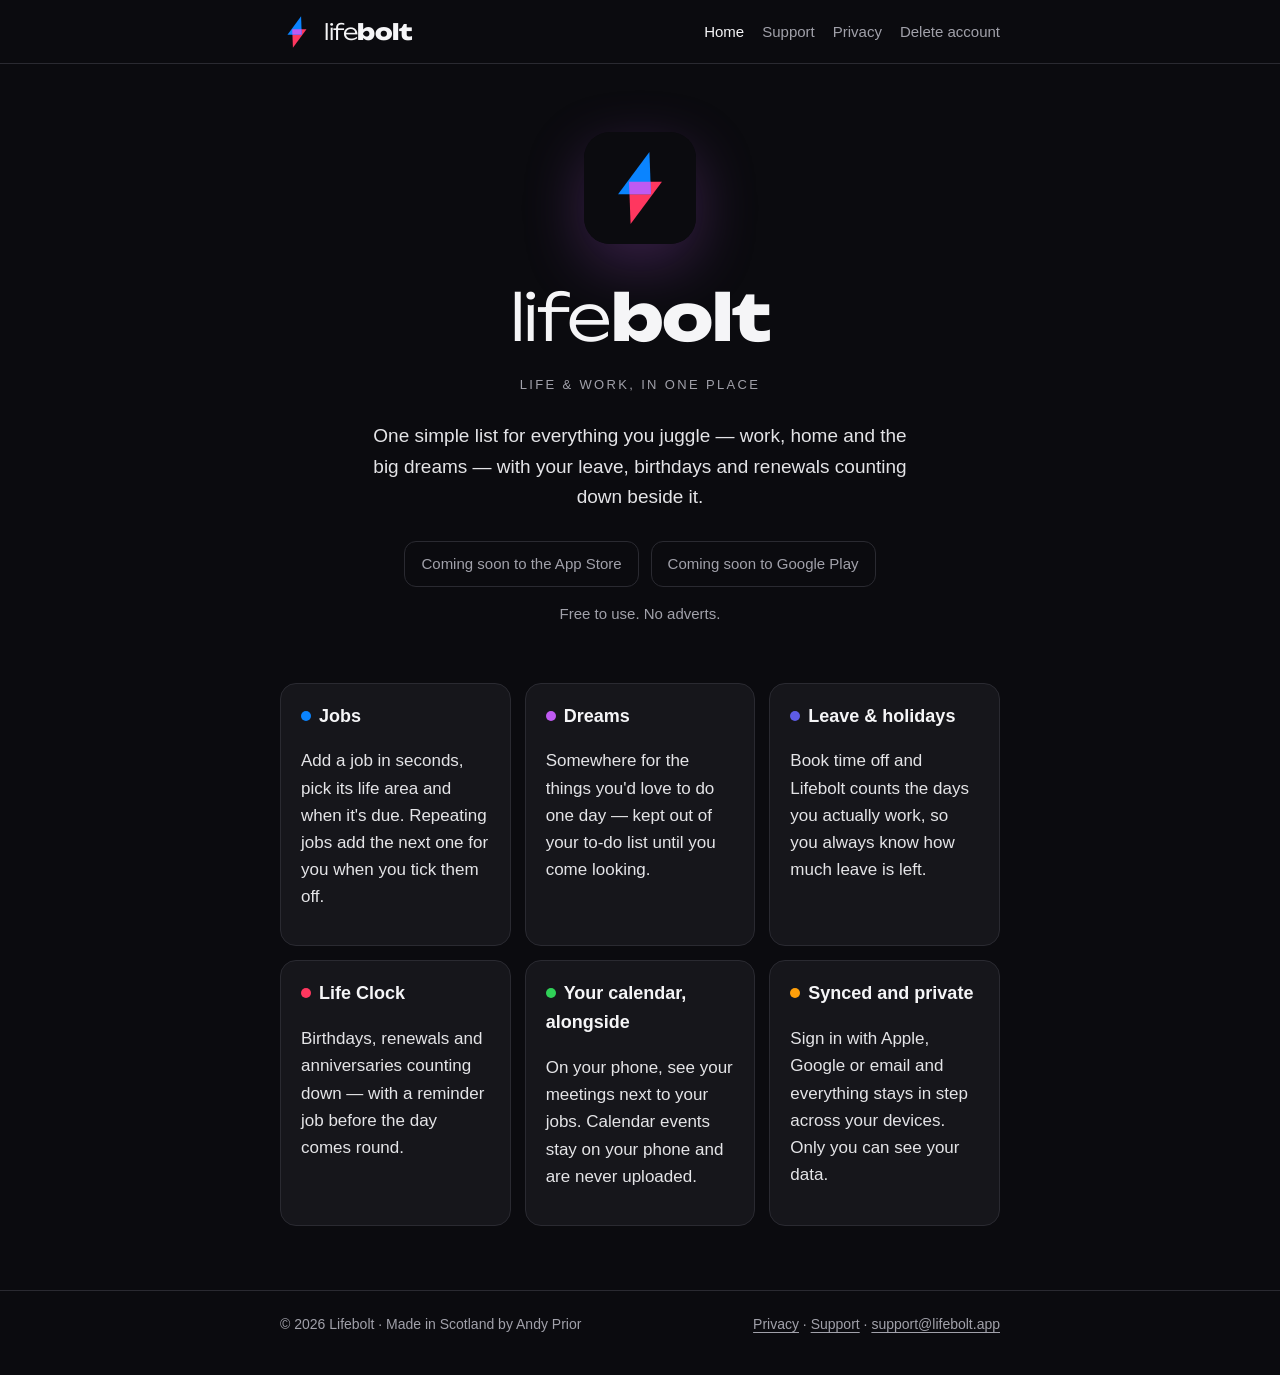
==== index.html @ 92868aaf "Lifebolt website: home, support, privacy, delete account Co-Authored-By: Claude Opus 5.5 <noreply@an" ====
<!doctype html>
<html lang="en-GB">
<head>
<meta charset="utf-8">
<meta name="viewport" content="width=device-width, initial-scale=1">
<title>Lifebolt</title>
<meta name="description" content="Life & work, in one place — jobs, dreams, leave and the dates that matter, synced across your devices.">
<meta name="theme-color" content="#0b0b0f">
<link rel="icon" href="icon.svg" type="image/svg+xml">
<link rel="stylesheet" href="style.css">
</head>
<body>
<header class="top"><div class="wrap">
<a class="brand" href="index.html" aria-label="Lifebolt home"><svg viewBox="0 0 100 100" aria-hidden="true"><defs><clipPath id="m"><polygon points="62,4 22,58 64,58"/></clipPath></defs><polygon points="36,42 78,42 38,96" fill="#FF375F"/><polygon points="62,4 22,58 64,58" fill="#0A84FF"/><polygon points="36,42 78,42 38,96" fill="#BF5AF2" clip-path="url(#m)"/></svg><span class="wordmark"><span class="a">life</span><span class="b">bolt</span></span></a>
<nav class="links" aria-label="Site"><a href="index.html" aria-current="page">Home</a><a href="support.html">Support</a><a href="privacy.html">Privacy</a><a href="delete-account.html">Delete account</a></nav>
</div></header>
<main><div class="wrap">
<section class="hero">
<img class="icon" src="icon.svg" alt="">
<span class="wordmark" aria-label="Lifebolt"><span class="a">life</span><span class="b">bolt</span></span>
<p class="tag">Life &amp; work, in one place</p>
<p class="lead">One simple list for everything you juggle — work, home and the big dreams — with your leave, birthdays and renewals counting down beside it.</p>
<div class="badges"><span class="badge">Coming soon to the App Store</span><span class="badge">Coming soon to Google Play</span></div>
<p class="muted" style="font-size:15px">Free to use. No adverts.</p>
</section>
<div class="grid">
<div class="card"><h3><span class="dot" style="background:var(--work)"></span>Jobs</h3><p>Add a job in seconds, pick its life area and when it's due. Repeating jobs add the next one for you when you tick them off.</p></div>
<div class="card"><h3><span class="dot" style="background:var(--blend)"></span>Dreams</h3><p>Somewhere for the things you'd love to do one day — kept out of your to-do list until you come looking.</p></div>
<div class="card"><h3><span class="dot" style="background:#5e5ce6"></span>Leave &amp; holidays</h3><p>Book time off and Lifebolt counts the days you actually work, so you always know how much leave is left.</p></div>
<div class="card"><h3><span class="dot" style="background:var(--life)"></span>Life Clock</h3><p>Birthdays, renewals and anniversaries counting down — with a reminder job before the day comes round.</p></div>
<div class="card"><h3><span class="dot" style="background:#30d158"></span>Your calendar, alongside</h3><p>On your phone, see your meetings next to your jobs. Calendar events stay on your phone and are never uploaded.</p></div>
<div class="card"><h3><span class="dot" style="background:#ff9f0a"></span>Synced and private</h3><p>Sign in with Apple, Google or email and everything stays in step across your devices. Only you can see your data.</p></div>
</div>
</div></main>
<footer><div class="wrap"><span>© 2026 Lifebolt · Made in Scotland by Andy Prior</span><span><a href="privacy.html">Privacy</a> · <a href="support.html">Support</a> · <a href="mailto:support@lifebolt.app">support@lifebolt.app</a></span></div></footer>
</body>
</html>
---- style.css ----
@font-face { font-family:"Unbounded"; font-weight:300; font-display:swap; src:url(fonts/unbounded-latin-300-normal.woff2) format("woff2"); }
@font-face { font-family:"Unbounded"; font-weight:800; font-display:swap; src:url(fonts/unbounded-latin-800-normal.woff2) format("woff2"); }
:root { --bg:#0b0b0f; --surface:#16161b; --line:#2a2a31; --fg:#f5f5f7; --muted:#a1a1aa; --work:#0a84ff; --life:#ff375f; --blend:#bf5af2; --max:760px; }
* { box-sizing: border-box; }
html { -webkit-text-size-adjust: 100%; }
body { margin:0; background:var(--bg); color:var(--fg); font:17px/1.6 -apple-system, BlinkMacSystemFont, "SF Pro Text", "Segoe UI", Roboto, Helvetica, Arial, sans-serif; }
a { color:#5ea8ff; text-underline-offset:3px; }
.wrap { max-width:var(--max); margin:0 auto; padding:0 20px; }
header.top { border-bottom:1px solid var(--line); }
header.top .wrap { display:flex; align-items:center; justify-content:space-between; gap:16px; padding-top:14px; padding-bottom:14px; flex-wrap:wrap; }
.brand { display:flex; align-items:center; gap:10px; color:var(--fg); text-decoration:none; }
.brand svg { width:34px; height:34px; }
.wordmark { font-family:"Unbounded", sans-serif; font-size:22px; letter-spacing:-.02em; }
.wordmark .a { font-weight:300; } .wordmark .b { font-weight:800; }
nav.links { display:flex; gap:18px; font-size:15px; }
nav.links a { color:var(--muted); text-decoration:none; } nav.links a:hover, nav.links a[aria-current] { color:var(--fg); }
main { padding:40px 0 64px; }
h1 { font-family:"Unbounded", sans-serif; font-weight:800; font-size:clamp(30px, 6vw, 44px); line-height:1.1; letter-spacing:-.02em; margin:0 0 14px; }
h2 { font-size:22px; margin:36px 0 8px; } h3 { font-size:18px; margin:24px 0 6px; }
p, li { color:#e4e4e7; } .muted { color:var(--muted); } small { color:var(--muted); }
ul { padding-left:22px; } li { margin:4px 0; }
.card { background:var(--surface); border:1px solid var(--line); border-radius:16px; padding:18px 20px; margin:16px 0; }
.hero { text-align:center; padding:28px 0 8px; }
.hero .icon { width:112px; height:112px; border-radius:26px; margin:0 auto 22px; display:block; box-shadow:0 20px 60px rgba(191,90,242,.25); }
.hero .wordmark { font-size:clamp(40px, 10vw, 64px); display:block; }
.tag { font-size:13px; letter-spacing:.18em; text-transform:uppercase; color:var(--muted); margin:6px 0 26px; }
.lead { font-size:19px; max-width:560px; margin:0 auto; color:#e4e4e7; }
.badges { display:flex; gap:12px; justify-content:center; flex-wrap:wrap; margin:28px 0 8px; }
.badge { border:1px solid var(--line); border-radius:12px; padding:10px 16px; color:var(--muted); font-size:15px; }
.grid { display:grid; grid-template-columns:repeat(auto-fit, minmax(210px, 1fr)); gap:14px; margin-top:34px; }
.grid .card { margin:0; } .grid h3 { margin-top:0; }
.dot { display:inline-block; width:10px; height:10px; border-radius:50%; margin-right:8px; vertical-align:1px; }
footer { border-top:1px solid var(--line); padding:22px 0 40px; font-size:14px; color:var(--muted); }
footer .wrap { display:flex; gap:16px; justify-content:space-between; flex-wrap:wrap; }
footer a { color:var(--muted); }
.updated { color:var(--muted); font-size:14px; margin-top:-6px; }
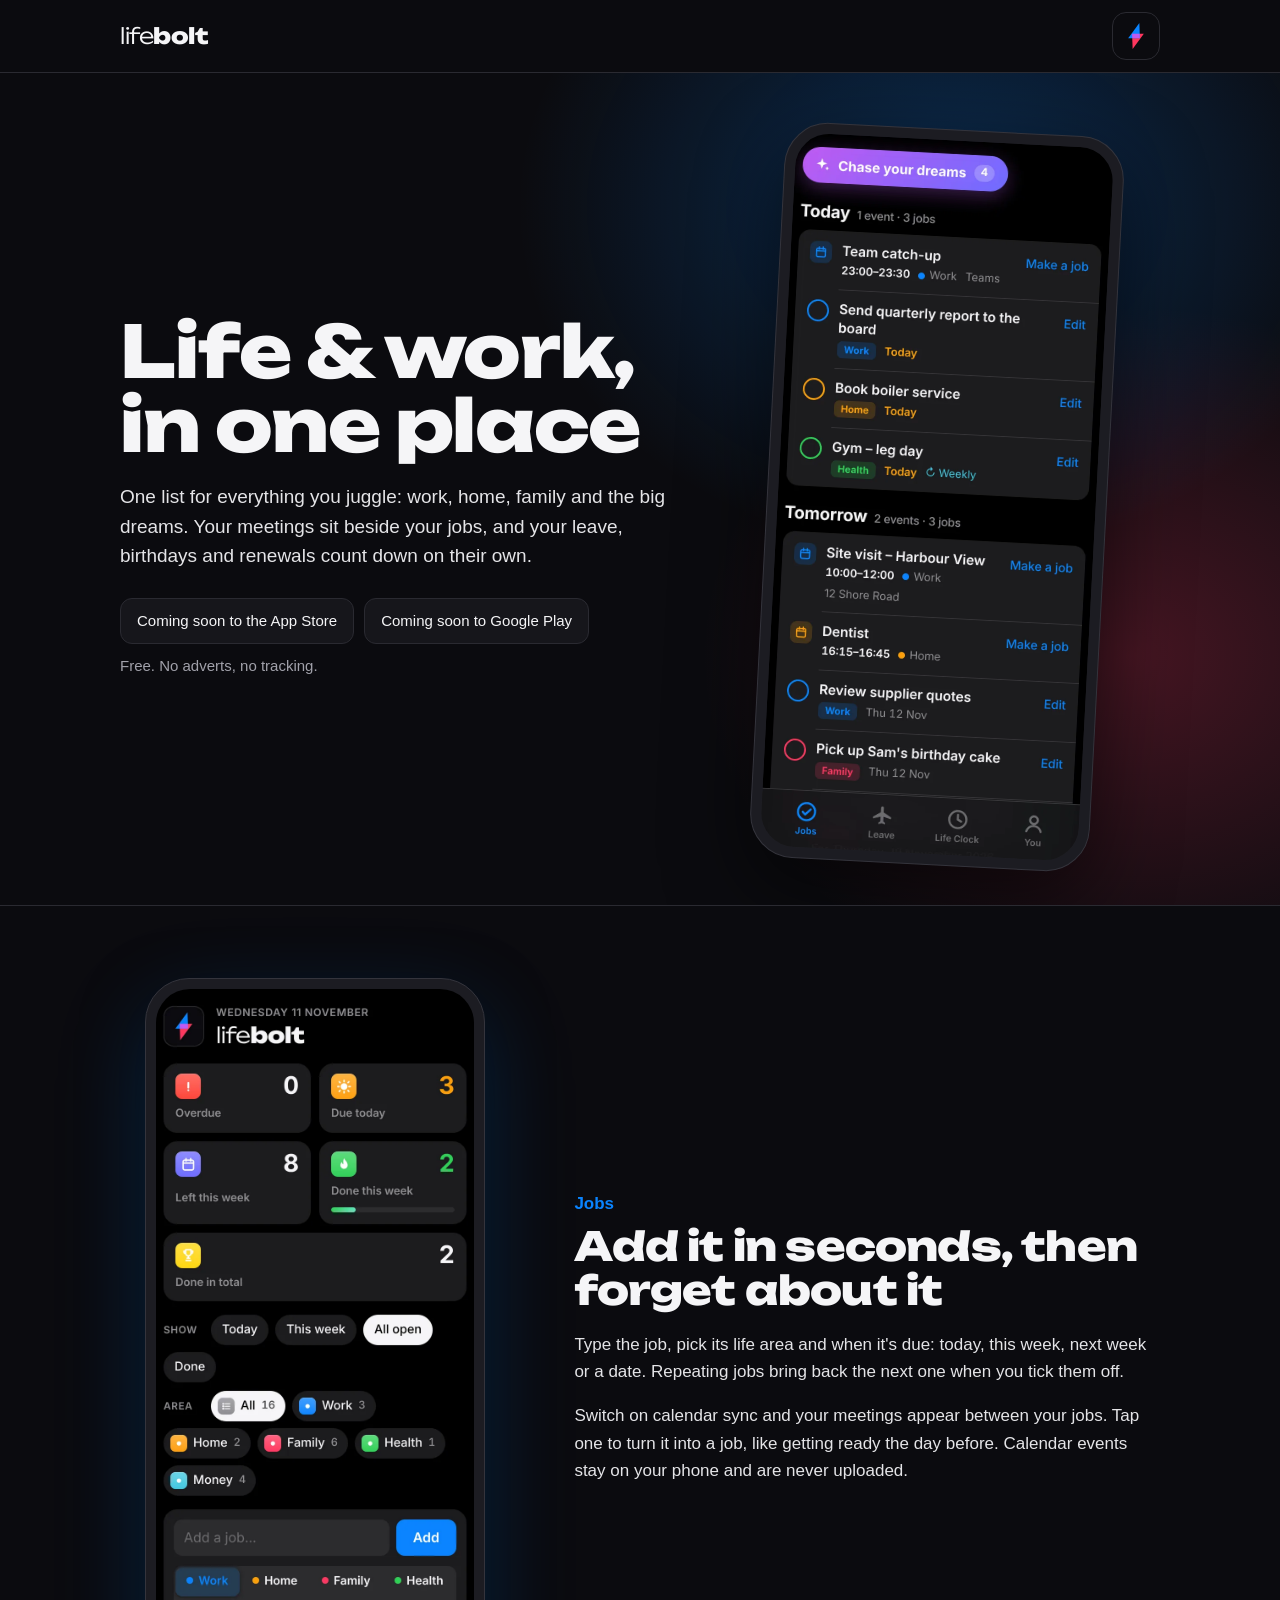
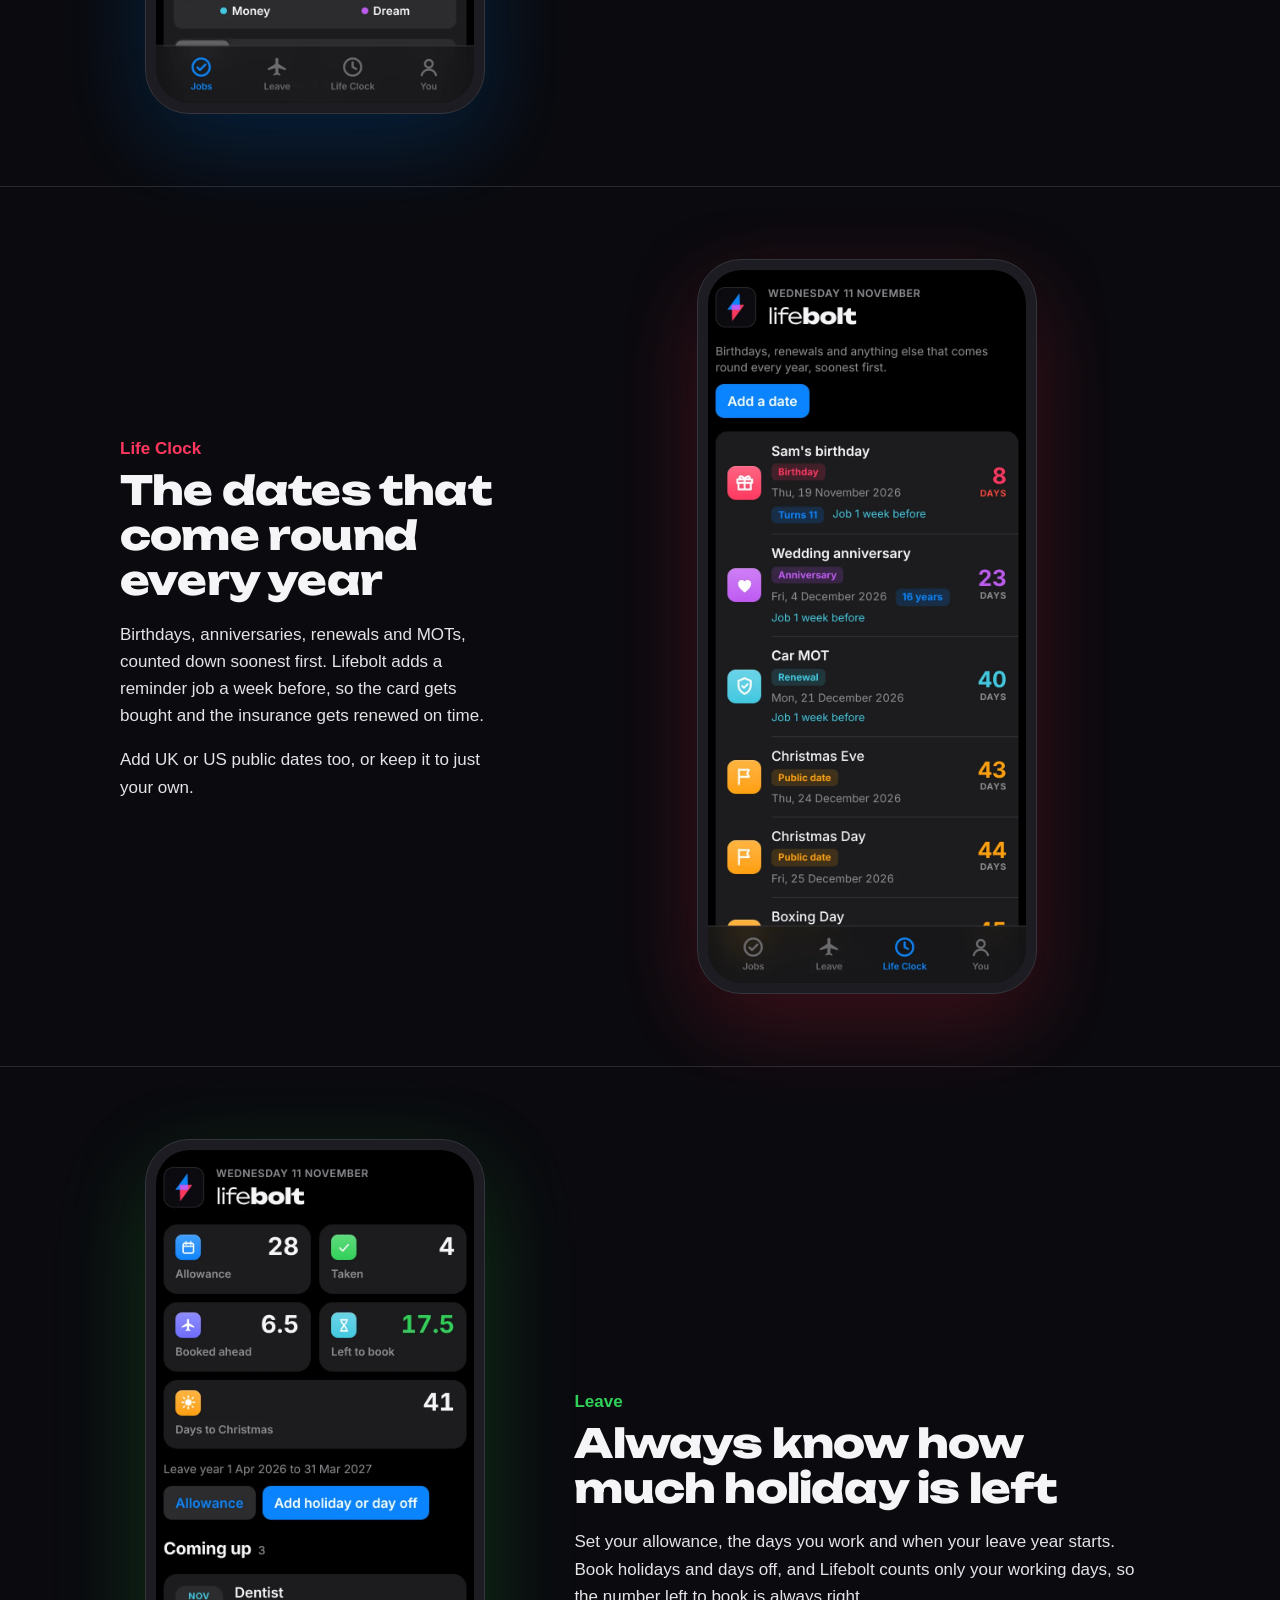
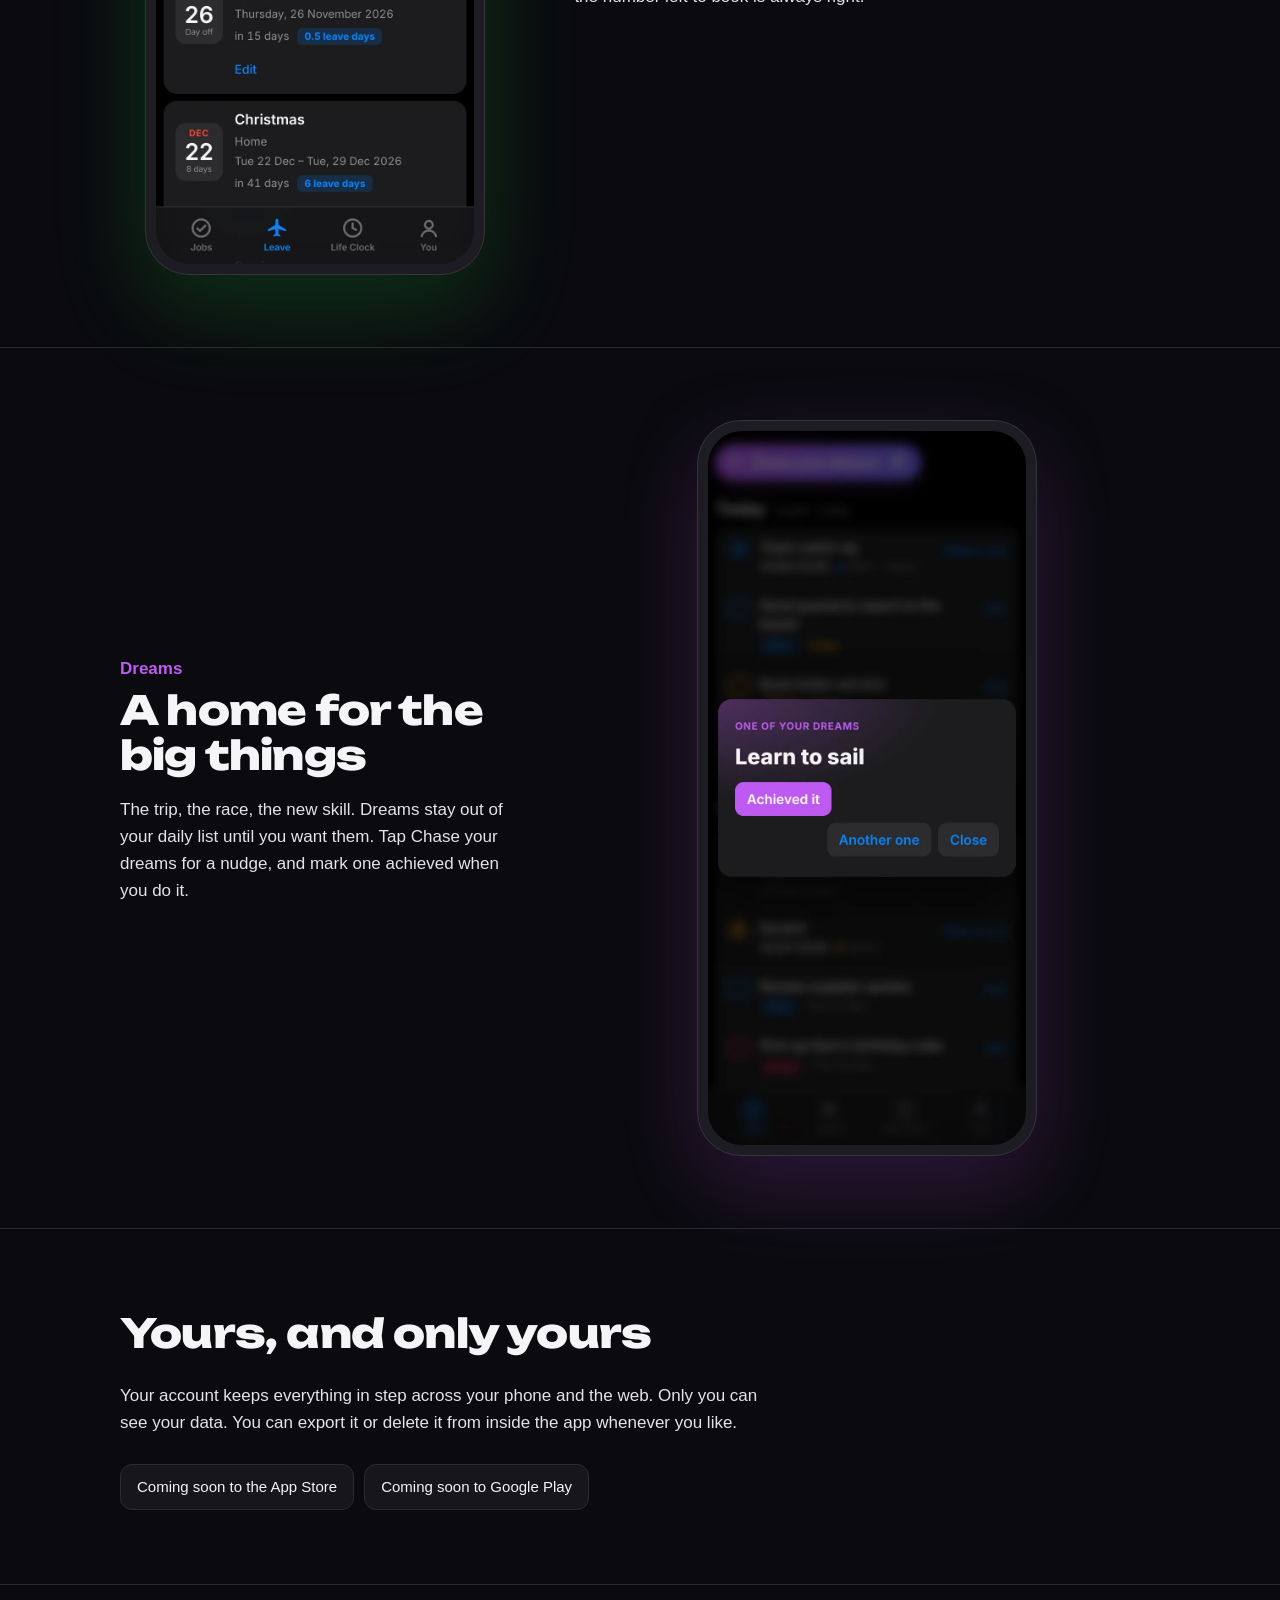
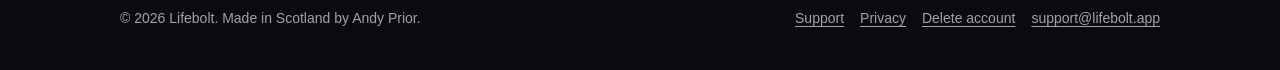
==== commit b0c12449: "New home page with app screenshots; bolt menu on every page Co-Authored-By: Claude Opus 5.5 <noreply" ====
--- a/index.html
+++ b/index.html
@@ -3,35 +3,80 @@
 <head>
 <meta charset="utf-8">
 <meta name="viewport" content="width=device-width, initial-scale=1">
-<title>Lifebolt</title>
-<meta name="description" content="Life & work, in one place — jobs, dreams, leave and the dates that matter, synced across your devices.">
+<title>Lifebolt: life &amp; work, in one place</title>
+<meta name="description" content="Lifebolt: one list for work, home and the big dreams, with your calendar, annual leave, birthdays and renewals alongside. Free, no adverts.">
 <meta name="theme-color" content="#0b0b0f">
 <link rel="icon" href="icon.svg" type="image/svg+xml">
 <link rel="stylesheet" href="style.css">
 </head>
-<body>
+<body class="home">
 <header class="top"><div class="wrap">
-<a class="brand" href="index.html" aria-label="Lifebolt home"><svg viewBox="0 0 100 100" aria-hidden="true"><defs><clipPath id="m"><polygon points="62,4 22,58 64,58"/></clipPath></defs><polygon points="36,42 78,42 38,96" fill="#FF375F"/><polygon points="62,4 22,58 64,58" fill="#0A84FF"/><polygon points="36,42 78,42 38,96" fill="#BF5AF2" clip-path="url(#m)"/></svg><span class="wordmark"><span class="a">life</span><span class="b">bolt</span></span></a>
-<nav class="links" aria-label="Site"><a href="index.html" aria-current="page">Home</a><a href="support.html">Support</a><a href="privacy.html">Privacy</a><a href="delete-account.html">Delete account</a></nav>
+<a class="brand" href="index.html" aria-label="Lifebolt home"><span class="wordmark"><span class="a">life</span><span class="b">bolt</span></span></a>
+<button class="bolt-btn" type="button" aria-expanded="false" aria-controls="menu" aria-label="Open menu"><svg viewBox="0 0 100 100" aria-hidden="true"><defs><clipPath id="bm"><polygon points="62,4 22,58 64,58"/></clipPath></defs><polygon class="h-life" points="36,42 78,42 38,96" fill="#FF375F"/><polygon class="h-work" points="62,4 22,58 64,58" fill="#0A84FF"/><polygon class="h-mix" points="36,42 78,42 38,96" fill="#BF5AF2" clip-path="url(#bm)"/></svg></button>
 </div></header>
-<main><div class="wrap">
-<section class="hero">
-<img class="icon" src="icon.svg" alt="">
-<span class="wordmark" aria-label="Lifebolt"><span class="a">life</span><span class="b">bolt</span></span>
-<p class="tag">Life &amp; work, in one place</p>
-<p class="lead">One simple list for everything you juggle — work, home and the big dreams — with your leave, birthdays and renewals counting down beside it.</p>
-<div class="badges"><span class="badge">Coming soon to the App Store</span><span class="badge">Coming soon to Google Play</span></div>
-<p class="muted" style="font-size:15px">Free to use. No adverts.</p>
-</section>
-<div class="grid">
-<div class="card"><h3><span class="dot" style="background:var(--work)"></span>Jobs</h3><p>Add a job in seconds, pick its life area and when it's due. Repeating jobs add the next one for you when you tick them off.</p></div>
-<div class="card"><h3><span class="dot" style="background:var(--blend)"></span>Dreams</h3><p>Somewhere for the things you'd love to do one day — kept out of your to-do list until you come looking.</p></div>
-<div class="card"><h3><span class="dot" style="background:#5e5ce6"></span>Leave &amp; holidays</h3><p>Book time off and Lifebolt counts the days you actually work, so you always know how much leave is left.</p></div>
-<div class="card"><h3><span class="dot" style="background:var(--life)"></span>Life Clock</h3><p>Birthdays, renewals and anniversaries counting down — with a reminder job before the day comes round.</p></div>
-<div class="card"><h3><span class="dot" style="background:#30d158"></span>Your calendar, alongside</h3><p>On your phone, see your meetings next to your jobs. Calendar events stay on your phone and are never uploaded.</p></div>
-<div class="card"><h3><span class="dot" style="background:#ff9f0a"></span>Synced and private</h3><p>Sign in with Apple, Google or email and everything stays in step across your devices. Only you can see your data.</p></div>
+<nav id="menu" class="menu" aria-label="Site" hidden><div class="wrap">
+<a href="index.html" aria-current="page">Home</a>
+<a href="support.html">Help &amp; support</a>
+<a href="privacy.html">Privacy</a>
+<a href="delete-account.html">Delete your account</a>
+<p class="menu-note">Questions? <a href="mailto:support@lifebolt.app">support@lifebolt.app</a></p>
+</div></nav>
+<main>
+<section class="hero"><div class="wrap hero-grid">
+<div class="hero-copy">
+<h1>Life &amp; work, in one place</h1>
+<p class="lead">One list for everything you juggle: work, home, family and the big dreams. Your meetings sit beside your jobs, and your leave, birthdays and renewals count down on their own.</p>
+<div class="stores"><span class="store">Coming soon to the App Store</span><span class="store">Coming soon to Google Play</span></div>
+<p class="fine">Free. No adverts, no tracking.</p>
 </div>
-</div></main>
-<footer><div class="wrap"><span>© 2026 Lifebolt · Made in Scotland by Andy Prior</span><span><a href="privacy.html">Privacy</a> · <a href="support.html">Support</a> · <a href="mailto:support@lifebolt.app">support@lifebolt.app</a></span></div></footer>
+<figure class="phone phone-hero"><img src="img/jobs-list.webp" width="780" height="1688" alt="Lifebolt's Jobs list: today's meeting from the phone's calendar alongside jobs for work, home and health, then tomorrow's events and jobs."></figure>
+</div></section>
+
+<section class="feature" style="--c:#0A84FF"><div class="wrap feature-grid">
+<figure class="phone"><img src="img/jobs.webp" width="780" height="1688" loading="lazy" alt="Jobs overview: overdue, due today, left this week and done this week, with filters for each life area."></figure>
+<div class="feature-copy">
+<p class="kicker">Jobs</p>
+<h2>Add it in seconds, then forget about it</h2>
+<p>Type the job, pick its life area and when it's due: today, this week, next week or a date. Repeating jobs bring back the next one when you tick them off.</p>
+<p>Switch on calendar sync and your meetings appear between your jobs. Tap one to turn it into a job, like getting ready the day before. Calendar events stay on your phone and are never uploaded.</p>
+</div>
+</div></section>
+
+<section class="feature flip" style="--c:#FF375F"><div class="wrap feature-grid">
+<figure class="phone"><img src="img/clock.webp" width="780" height="1688" loading="lazy" alt="Life Clock: Sam's birthday in 8 days, a wedding anniversary in 23 days and the car MOT in 40 days."></figure>
+<div class="feature-copy">
+<p class="kicker">Life Clock</p>
+<h2>The dates that come round every year</h2>
+<p>Birthdays, anniversaries, renewals and MOTs, counted down soonest first. Lifebolt adds a reminder job a week before, so the card gets bought and the insurance gets renewed on time.</p>
+<p>Add UK or US public dates too, or keep it to just your own.</p>
+</div>
+</div></section>
+
+<section class="feature" style="--c:#30D158"><div class="wrap feature-grid">
+<figure class="phone"><img src="img/leave.webp" width="780" height="1688" loading="lazy" alt="Leave: 28 days allowance, 4 taken, 6.5 booked ahead and 17.5 left to book, with upcoming holidays listed."></figure>
+<div class="feature-copy">
+<p class="kicker">Leave</p>
+<h2>Always know how much holiday is left</h2>
+<p>Set your allowance, the days you work and when your leave year starts. Book holidays and days off, and Lifebolt counts only your working days, so the number left to book is always right.</p>
+</div>
+</div></section>
+
+<section class="feature flip" style="--c:#BF5AF2"><div class="wrap feature-grid">
+<figure class="phone"><img src="img/dreams.webp" width="780" height="1688" loading="lazy" alt="One of your dreams: Learn to sail, with buttons for Achieved it and Another one."></figure>
+<div class="feature-copy">
+<p class="kicker">Dreams</p>
+<h2>A home for the big things</h2>
+<p>The trip, the race, the new skill. Dreams stay out of your daily list until you want them. Tap Chase your dreams for a nudge, and mark one achieved when you do it.</p>
+</div>
+</div></section>
+
+<section class="closing"><div class="wrap">
+<h2>Yours, and only yours</h2>
+<p>Your account keeps everything in step across your phone and the web. Only you can see your data. You can export it or delete it from inside the app whenever you like.</p>
+<div class="stores"><span class="store">Coming soon to the App Store</span><span class="store">Coming soon to Google Play</span></div>
+</div></section>
+</main>
+<footer><div class="wrap"><span>© 2026 Lifebolt. Made in Scotland by Andy Prior.</span><span class="foot-links"><a href="support.html">Support</a><a href="privacy.html">Privacy</a><a href="delete-account.html">Delete account</a><a href="mailto:support@lifebolt.app">support@lifebolt.app</a></span></div></footer>
+<script src="nav.js" defer></script>
 </body>
 </html>
--- a/style.css
+++ b/style.css
@@ -6,31 +6,74 @@
 body { margin:0; background:var(--bg); color:var(--fg); font:17px/1.6 -apple-system, BlinkMacSystemFont, "SF Pro Text", "Segoe UI", Roboto, Helvetica, Arial, sans-serif; }
 a { color:#5ea8ff; text-underline-offset:3px; }
 .wrap { max-width:var(--max); margin:0 auto; padding:0 20px; }
-header.top { border-bottom:1px solid var(--line); }
-header.top .wrap { display:flex; align-items:center; justify-content:space-between; gap:16px; padding-top:14px; padding-bottom:14px; flex-wrap:wrap; }
-.brand { display:flex; align-items:center; gap:10px; color:var(--fg); text-decoration:none; }
-.brand svg { width:34px; height:34px; }
 .wordmark { font-family:"Unbounded", sans-serif; font-size:22px; letter-spacing:-.02em; }
 .wordmark .a { font-weight:300; } .wordmark .b { font-weight:800; }
-nav.links { display:flex; gap:18px; font-size:15px; }
-nav.links a { color:var(--muted); text-decoration:none; } nav.links a:hover, nav.links a[aria-current] { color:var(--fg); }
 main { padding:40px 0 64px; }
 h1 { font-family:"Unbounded", sans-serif; font-weight:800; font-size:clamp(30px, 6vw, 44px); line-height:1.1; letter-spacing:-.02em; margin:0 0 14px; }
 h2 { font-size:22px; margin:36px 0 8px; } h3 { font-size:18px; margin:24px 0 6px; }
 p, li { color:#e4e4e7; } .muted { color:var(--muted); } small { color:var(--muted); }
 ul { padding-left:22px; } li { margin:4px 0; }
 .card { background:var(--surface); border:1px solid var(--line); border-radius:16px; padding:18px 20px; margin:16px 0; }
-.hero { text-align:center; padding:28px 0 8px; }
-.hero .icon { width:112px; height:112px; border-radius:26px; margin:0 auto 22px; display:block; box-shadow:0 20px 60px rgba(191,90,242,.25); }
-.hero .wordmark { font-size:clamp(40px, 10vw, 64px); display:block; }
-.tag { font-size:13px; letter-spacing:.18em; text-transform:uppercase; color:var(--muted); margin:6px 0 26px; }
-.lead { font-size:19px; max-width:560px; margin:0 auto; color:#e4e4e7; }
-.badges { display:flex; gap:12px; justify-content:center; flex-wrap:wrap; margin:28px 0 8px; }
-.badge { border:1px solid var(--line); border-radius:12px; padding:10px 16px; color:var(--muted); font-size:15px; }
-.grid { display:grid; grid-template-columns:repeat(auto-fit, minmax(210px, 1fr)); gap:14px; margin-top:34px; }
-.grid .card { margin:0; } .grid h3 { margin-top:0; }
-.dot { display:inline-block; width:10px; height:10px; border-radius:50%; margin-right:8px; vertical-align:1px; }
+.updated { color:var(--muted); font-size:14px; margin-top:-6px; }
+
+/* ---------- header + bolt menu ---------- */
+header.top { position:relative; z-index:30; border-bottom:1px solid var(--line); background:var(--bg); }
+header.top .wrap { display:flex; align-items:center; justify-content:space-between; padding-top:12px; padding-bottom:12px; }
+.brand { color:var(--fg); text-decoration:none; }
+.bolt-btn { width:48px; height:48px; display:grid; place-items:center; background:transparent; border:1px solid var(--line); border-radius:14px; cursor:pointer; padding:0; }
+.bolt-btn:hover { border-color:#3a3a44; }
+.bolt-btn:focus-visible, .menu a:focus-visible, a:focus-visible { outline:2px solid var(--work); outline-offset:3px; }
+.bolt-btn svg { width:28px; height:28px; overflow:visible; }
+.bolt-btn polygon { transition:transform .32s cubic-bezier(.2,.8,.2,1), opacity .2s; }
+.menu-open .bolt-btn .h-work { transform:translate(10px,-10px); }
+.menu-open .bolt-btn .h-life { transform:translate(-10px,10px); }
+.menu-open .bolt-btn .h-mix { opacity:0; }
+.menu { position:fixed; inset:0; z-index:20; background:var(--bg); background-image:radial-gradient(50% 40% at 90% 10%, rgba(10,132,255,.16), transparent 70%), radial-gradient(50% 40% at 10% 95%, rgba(255,55,95,.14), transparent 70%); padding-top:96px; overflow:auto; }
+.menu[hidden] { display:none; }
+.menu .wrap { display:flex; flex-direction:column; gap:6px; }
+.menu > .wrap > a { font-family:"Unbounded", sans-serif; font-weight:800; font-size:clamp(28px, 7vw, 44px); letter-spacing:-.02em; line-height:1.25; color:var(--fg); text-decoration:none; padding:6px 0; }
+.menu > .wrap > a:hover { color:#5ea8ff; }
+.menu > .wrap > a[aria-current] { color:var(--muted); }
+.menu-note { margin-top:28px; color:var(--muted); font-size:15px; }
+html.menu-open { overflow:hidden; }
+
+/* ---------- home ---------- */
+.hero .wrap, .feature .wrap, .closing .wrap { max-width:1080px; }
+.hero { position:relative; overflow:hidden; padding:56px 0 40px; }
+.hero::before { content:""; position:absolute; inset:-20% -10% auto -10%; height:120%; pointer-events:none;
+  background:radial-gradient(40% 50% at 70% 30%, rgba(10,132,255,.28), transparent 70%), radial-gradient(40% 50% at 82% 75%, rgba(255,55,95,.24), transparent 70%); }
+.hero-grid { position:relative; display:grid; grid-template-columns:1.1fr .9fr; gap:48px; align-items:center; }
+.hero h1 { font-size:clamp(40px, 6.4vw, 72px); line-height:1.02; margin:0 0 20px; }
+.lead { font-size:19px; line-height:1.55; max-width:34em; color:#e4e4e7; margin:0; }
+.stores { display:flex; gap:10px; flex-wrap:wrap; margin:28px 0 10px; }
+.store { border:1px solid var(--line); background:var(--surface); border-radius:12px; padding:10px 16px; color:var(--fg); font-size:15px; }
+.fine { color:var(--muted); font-size:15px; margin:0; }
+.phone { margin:0; justify-self:center; width:min(100%, 340px); aspect-ratio:780/1688; border-radius:44px; padding:10px; background:#1c1c22; border:1px solid #34343c; box-shadow:0 30px 80px rgba(0,0,0,.55); }
+.phone img { display:block; width:100%; height:100%; object-fit:cover; border-radius:34px; }
+.phone-hero { transform:rotate(3deg); }
+.feature { padding:72px 0; border-top:1px solid var(--line); }
+.feature-grid { display:grid; grid-template-columns:.8fr 1.2fr; gap:64px; align-items:center; }
+.feature.flip .phone { order:2; }
+.feature .phone { box-shadow:0 30px 90px color-mix(in srgb, var(--c) 22%, transparent), 0 20px 60px rgba(0,0,0,.5); }
+.kicker { color:var(--c); font-weight:600; font-size:17px; margin:0 0 6px; }
+.feature h2 { font-family:"Unbounded", sans-serif; font-weight:800; font-size:clamp(26px, 3.6vw, 40px); line-height:1.12; letter-spacing:-.02em; margin:0 0 18px; max-width:16em; }
+.feature-copy p:not(.kicker) { max-width:34em; }
+.closing { padding:72px 0 24px; border-top:1px solid var(--line); text-align:left; }
+.closing h2 { font-family:"Unbounded", sans-serif; font-weight:800; font-size:clamp(26px, 3.6vw, 40px); letter-spacing:-.02em; margin:0 0 14px; }
+.closing p { max-width:38em; }
+@media (max-width: 760px) {
+  .hero { padding:36px 0 24px; }
+  .hero-grid, .feature-grid { grid-template-columns:1fr; gap:36px; }
+  .phone { width:min(78%, 300px); }
+  .feature.flip .phone { order:0; }
+  .feature { padding:56px 0; }
+}
+@media (prefers-reduced-motion: reduce) { .bolt-btn polygon { transition:none; } }
+
+/* ---------- footer ---------- */
 footer { border-top:1px solid var(--line); padding:22px 0 40px; font-size:14px; color:var(--muted); }
 footer .wrap { display:flex; gap:16px; justify-content:space-between; flex-wrap:wrap; }
 footer a { color:var(--muted); }
-.updated { color:var(--muted); font-size:14px; margin-top:-6px; }
+.foot-links { display:flex; gap:16px; flex-wrap:wrap; }
+body.home main { padding:0 0 40px; }
+body.home header.top .wrap, body.home .menu .wrap, body.home footer .wrap { max-width:1080px; }
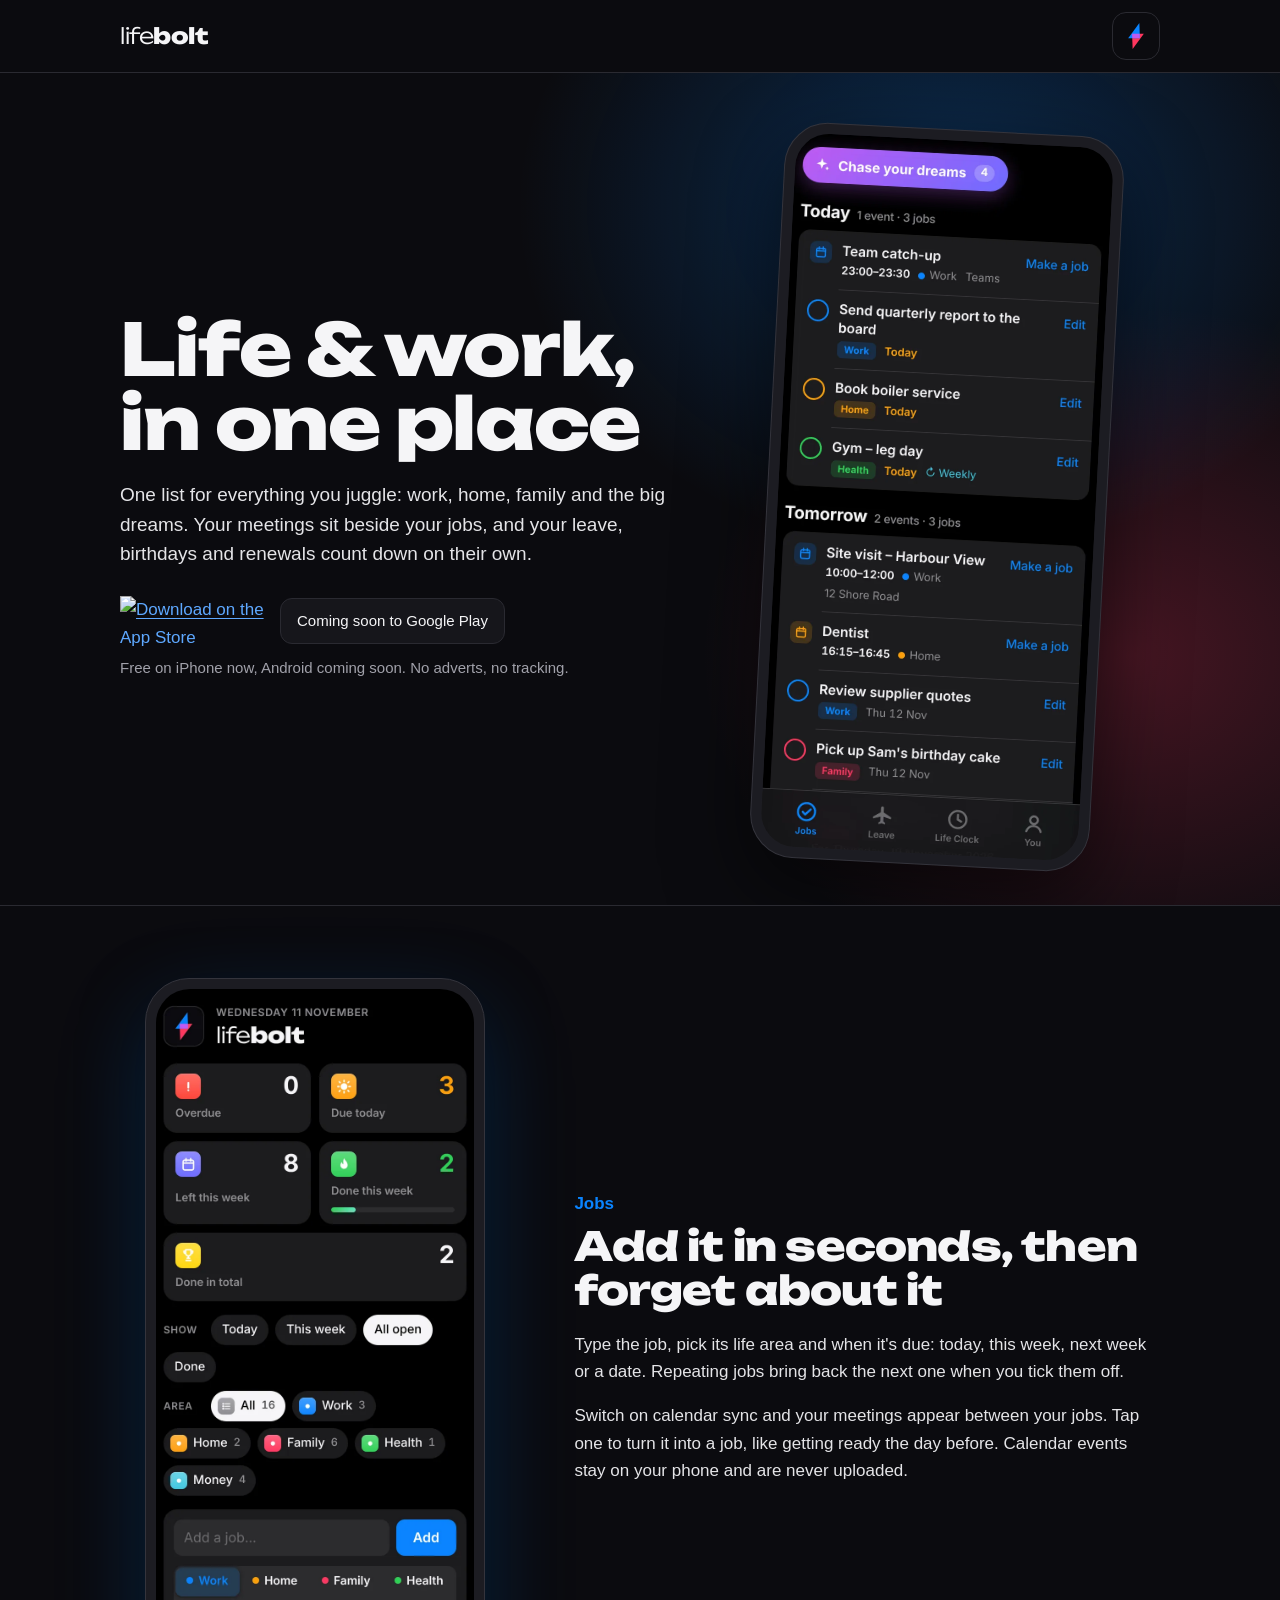
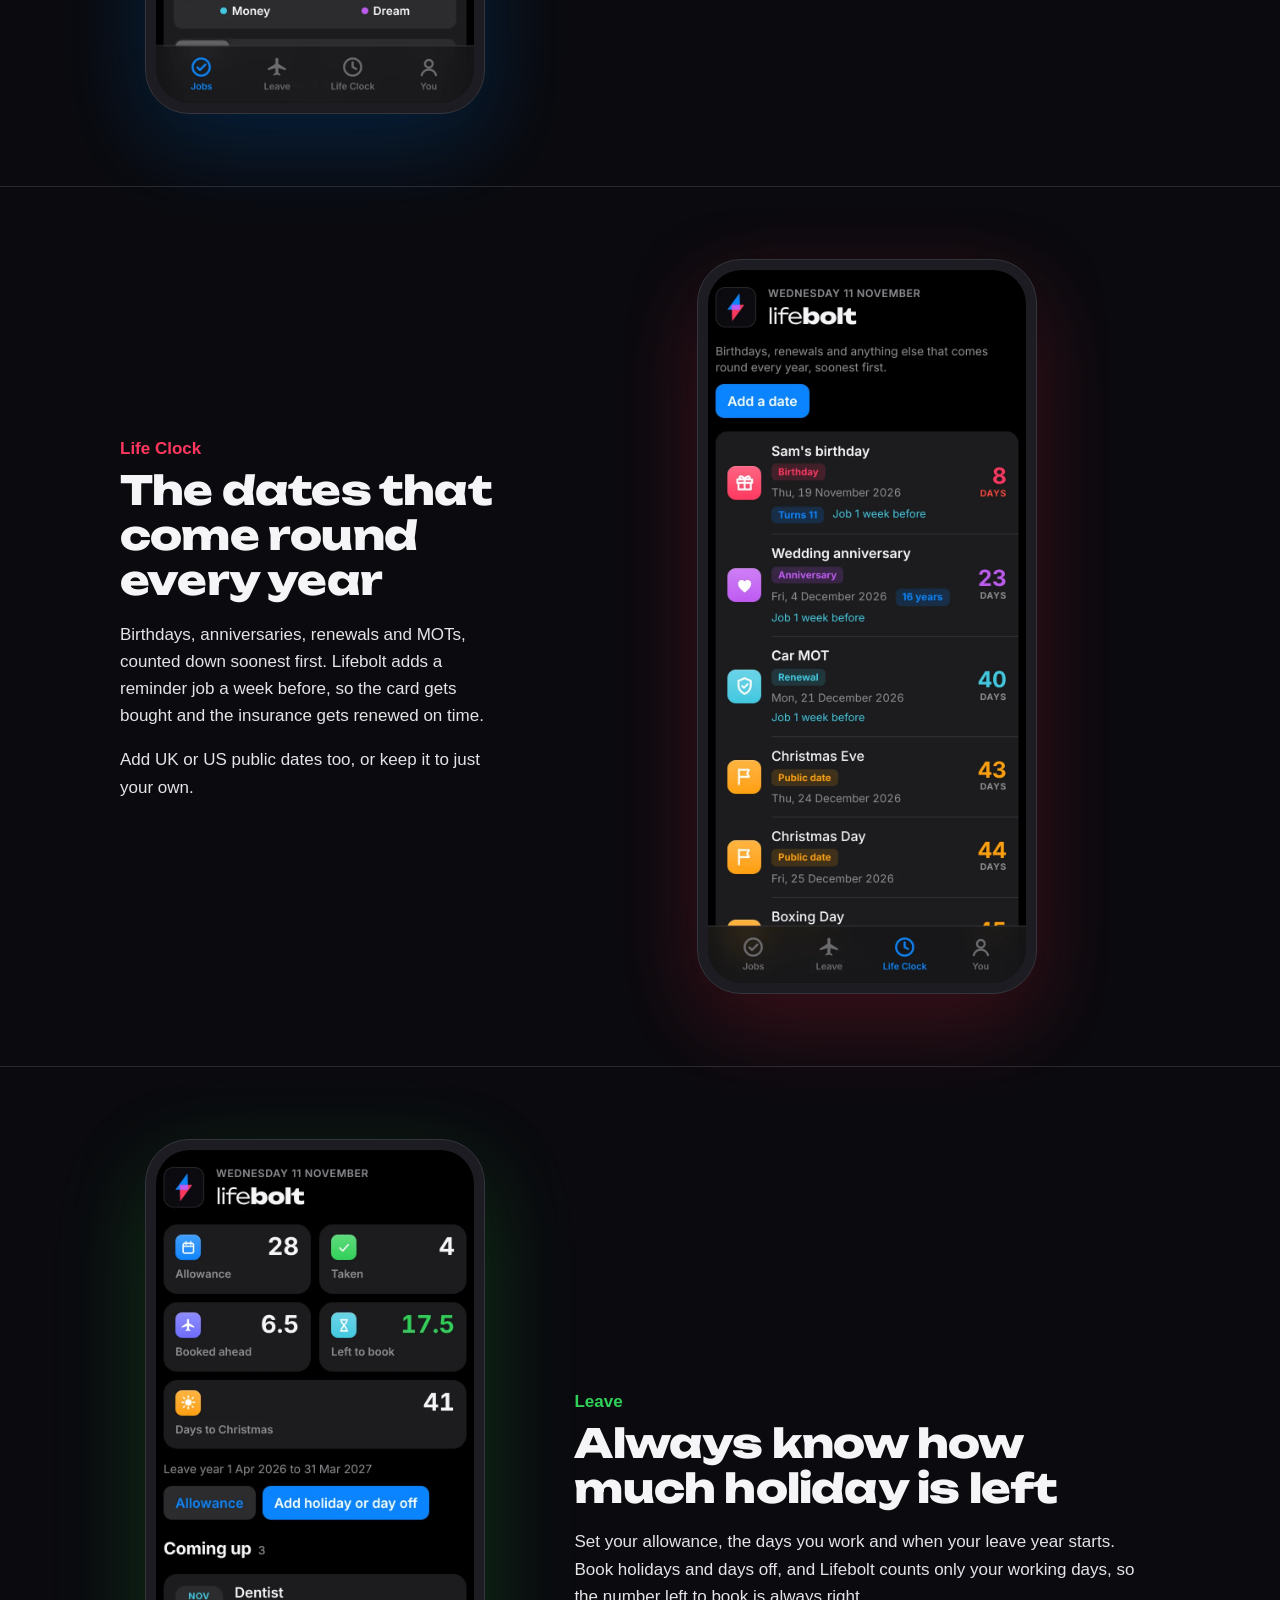
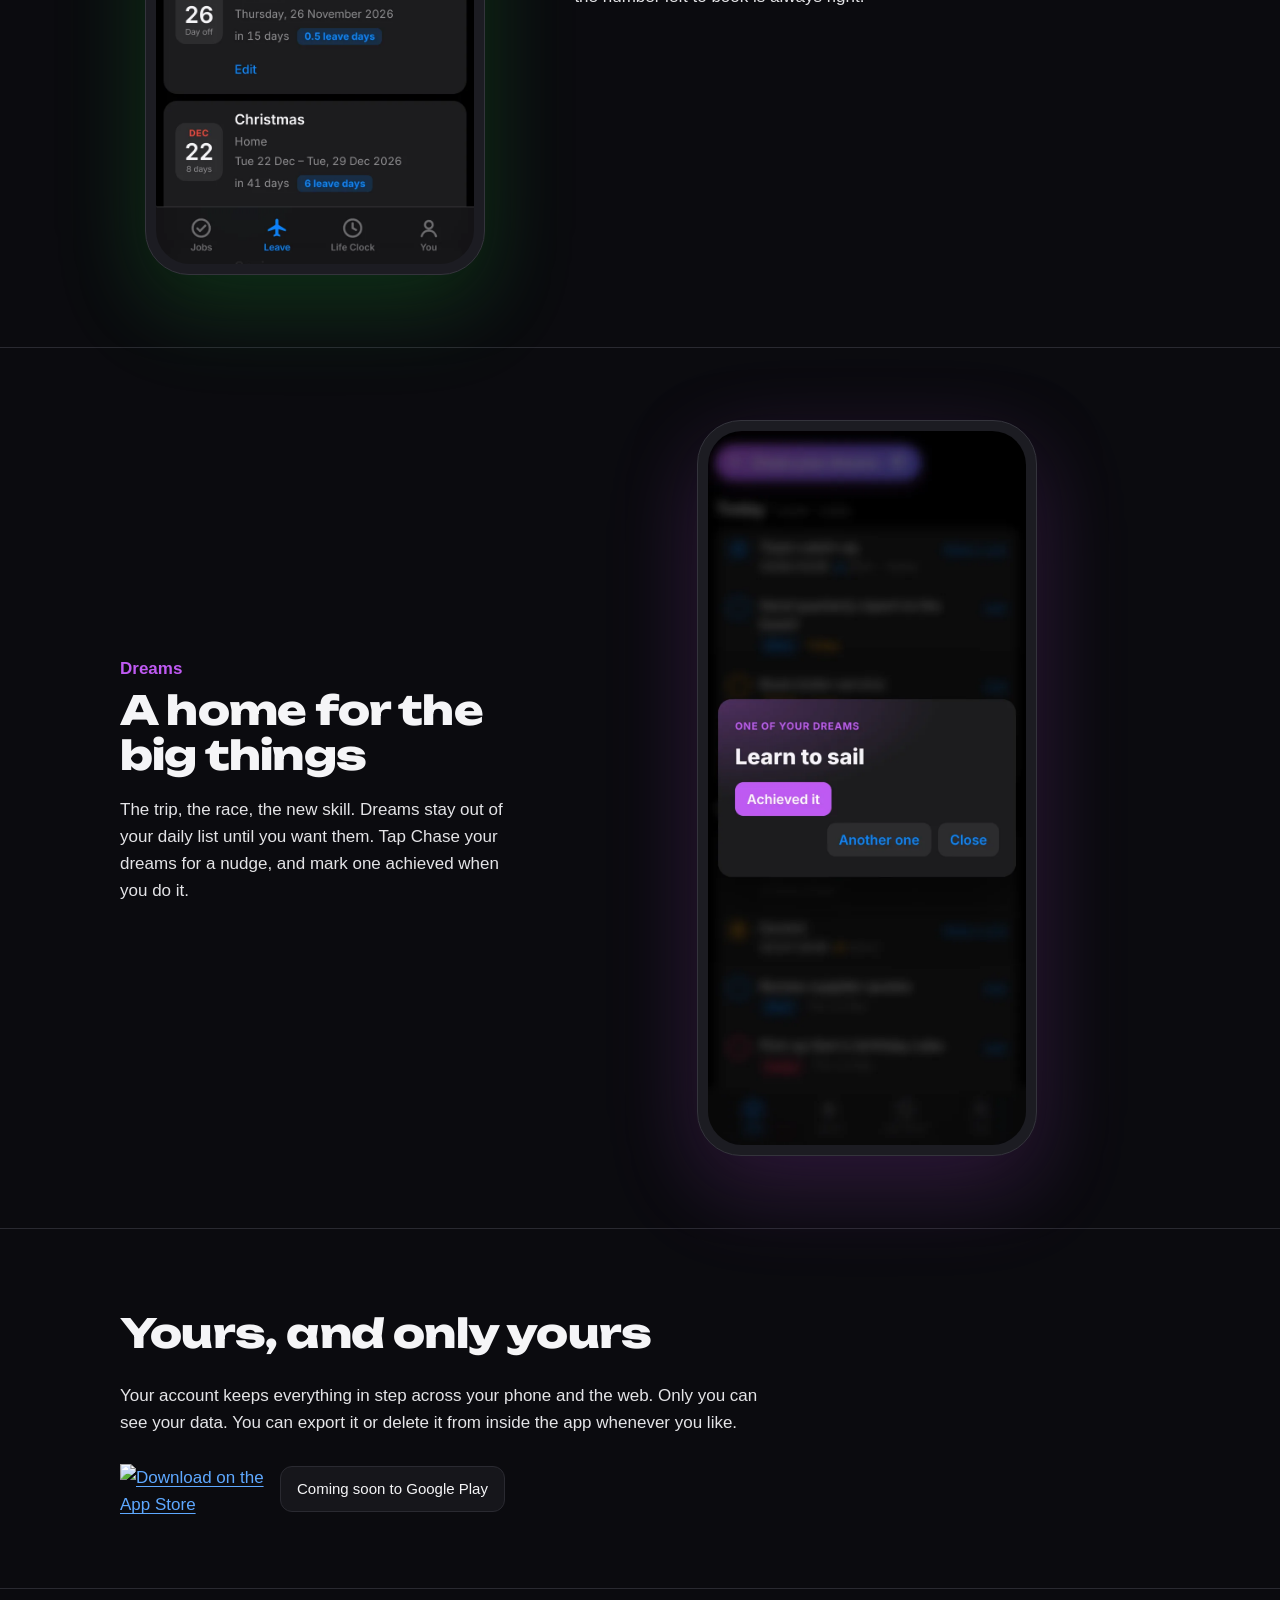
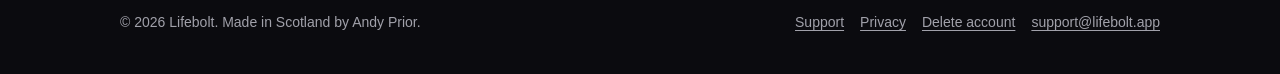
==== commit 07ce4385: "Add App Store badge and iPhone smart banner now Lifebolt is live Co-Authored-By: Claude Opus 5.5 <no" ====
--- a/index.html
+++ b/index.html
@@ -5,6 +5,7 @@
 <meta name="viewport" content="width=device-width, initial-scale=1">
 <title>Lifebolt: life &amp; work, in one place</title>
 <meta name="description" content="Lifebolt: one list for work, home and the big dreams, with your calendar, annual leave, birthdays and renewals alongside. Free, no adverts.">
+<meta name="apple-itunes-app" content="app-id=6833585510">
 <meta name="theme-color" content="#0b0b0f">
 <link rel="icon" href="icon.svg" type="image/svg+xml">
 <link rel="stylesheet" href="style.css">
@@ -26,8 +27,8 @@
 <div class="hero-copy">
 <h1>Life &amp; work, in one place</h1>
 <p class="lead">One list for everything you juggle: work, home, family and the big dreams. Your meetings sit beside your jobs, and your leave, birthdays and renewals count down on their own.</p>
-<div class="stores"><span class="store">Coming soon to the App Store</span><span class="store">Coming soon to Google Play</span></div>
-<p class="fine">Free. No adverts, no tracking.</p>
+<div class="stores"><a class="store-badge" href="https://apps.apple.com/app/id6833585510" aria-label="Download Lifebolt on the App Store"><img src="https://tools.applemarketingtools.com/api/badges/download-on-the-app-store/black/en-gb?size=250x83" alt="Download on the App Store" width="150" height="50"></a><span class="store">Coming soon to Google Play</span></div>
+<p class="fine">Free on iPhone now, Android coming soon. No adverts, no tracking.</p>
 </div>
 <figure class="phone phone-hero"><img src="img/jobs-list.webp" width="780" height="1688" alt="Lifebolt's Jobs list: today's meeting from the phone's calendar alongside jobs for work, home and health, then tomorrow's events and jobs."></figure>
 </div></section>
@@ -73,7 +74,7 @@
 <section class="closing"><div class="wrap">
 <h2>Yours, and only yours</h2>
 <p>Your account keeps everything in step across your phone and the web. Only you can see your data. You can export it or delete it from inside the app whenever you like.</p>
-<div class="stores"><span class="store">Coming soon to the App Store</span><span class="store">Coming soon to Google Play</span></div>
+<div class="stores"><a class="store-badge" href="https://apps.apple.com/app/id6833585510" aria-label="Download Lifebolt on the App Store"><img src="https://tools.applemarketingtools.com/api/badges/download-on-the-app-store/black/en-gb?size=250x83" alt="Download on the App Store" width="150" height="50"></a><span class="store">Coming soon to Google Play</span></div>
 </div></section>
 </main>
 <footer><div class="wrap"><span>© 2026 Lifebolt. Made in Scotland by Andy Prior.</span><span class="foot-links"><a href="support.html">Support</a><a href="privacy.html">Privacy</a><a href="delete-account.html">Delete account</a><a href="mailto:support@lifebolt.app">support@lifebolt.app</a></span></div></footer>
--- a/style.css
+++ b/style.css
@@ -47,6 +47,10 @@
 .lead { font-size:19px; line-height:1.55; max-width:34em; color:#e4e4e7; margin:0; }
 .stores { display:flex; gap:10px; flex-wrap:wrap; margin:28px 0 10px; }
 .store { border:1px solid var(--line); background:var(--surface); border-radius:12px; padding:10px 16px; color:var(--fg); font-size:15px; }
+.store-badge { display:inline-flex; border-radius:10px; }
+.store-badge img { display:block; height:50px; width:auto; }
+.store-badge:focus-visible { outline:2px solid var(--fg); outline-offset:3px; }
+.stores { align-items:center; }
 .fine { color:var(--muted); font-size:15px; margin:0; }
 .phone { margin:0; justify-self:center; width:min(100%, 340px); aspect-ratio:780/1688; border-radius:44px; padding:10px; background:#1c1c22; border:1px solid #34343c; box-shadow:0 30px 80px rgba(0,0,0,.55); }
 .phone img { display:block; width:100%; height:100%; object-fit:cover; border-radius:34px; }
